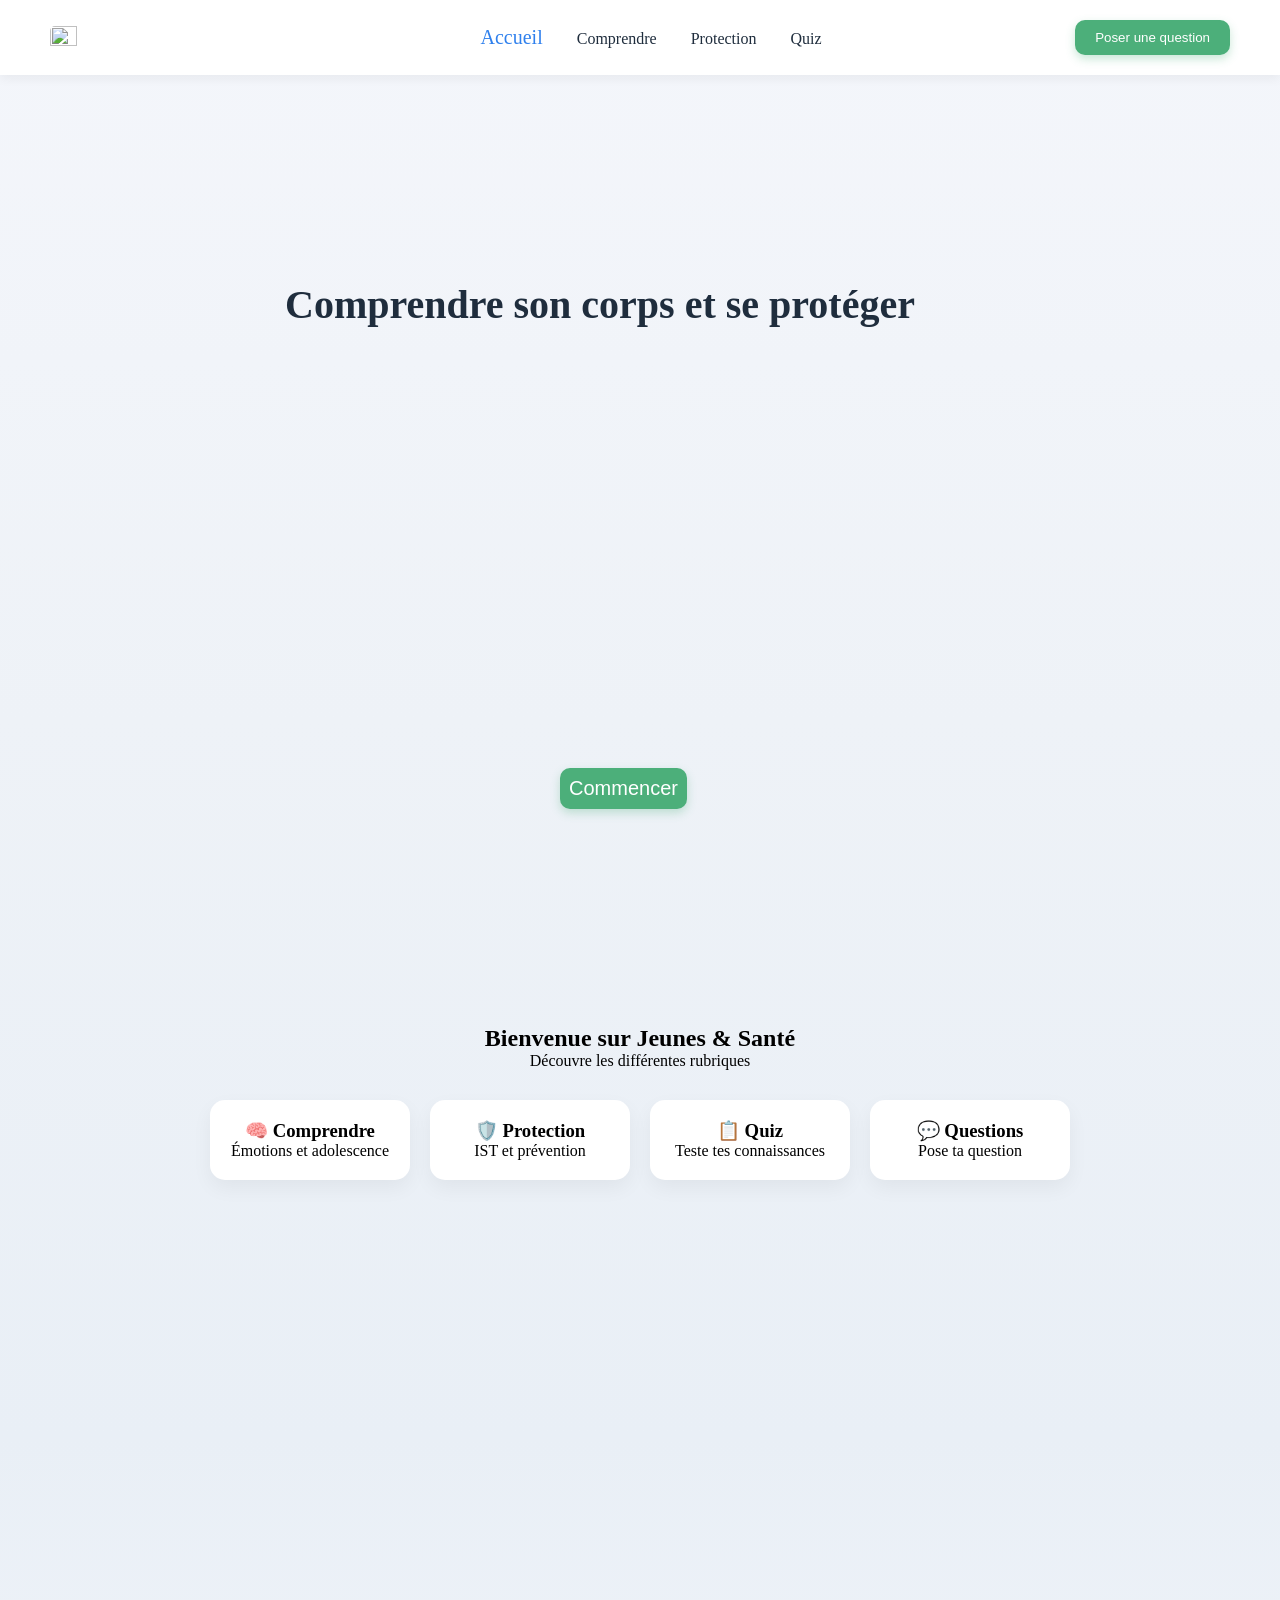
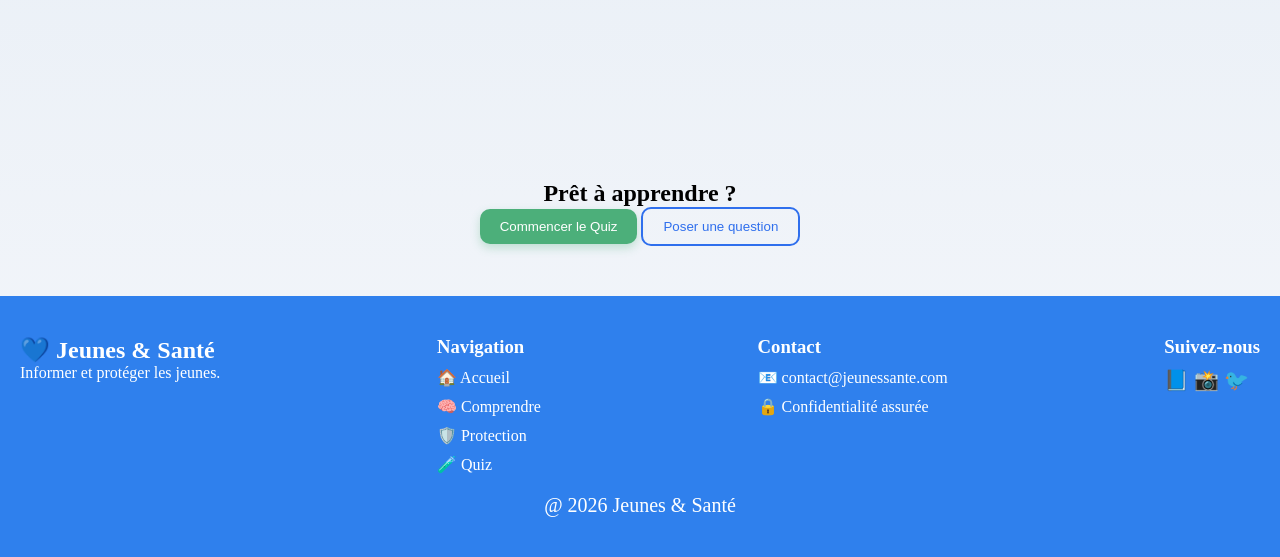
==== index.html @ f054b7c0 "mise en page" ====
<!DOCTYPE html>
<html lang="en">
<head>
    <meta charset="UTF-8">
    <meta name="viewport" content="width=device-width, initial-scale=1.0">
    <title>Document</title>
    <link rel="stylesheet" href="./style.css">
</head>
<body>
    <header>
   <img src="./WhatsApp Image 2026-03-15 at 23.31.17.jpeg" alt="">
    <nav>
      <a href=""><span class="fils">Accueil</span> </a>
      <a href="./../Comprendre/comprendre.html">Comprendre</a>
      <a href="./../Protéger/protéger.html">Protection</a>
      <a href="./../Quiz/quiz.html">Quiz</a>
    </nav>
    <button class="bouton"><a href="./../Question/question">Poser une question</a></button>
  </header>

  <section class="mere">
    <div class="fils1">
      <h1>Comprendre son corps et se protéger</h1>
      <button class="bouton">Commencer</button>
    </div>
  </section>

  <section class="mere1">
    <h2>Bienvenue sur Jeunes & Santé</h2>
    <p>Découvre les différentes rubriques</p>

    <div class="mere2">
      <div class="fils2">
        <h3>🧠 Comprendre</h3>
        <p>Émotions et adolescence</p>
      </div>

      <div class="fils2">
        <h3>🛡️ Protection</h3>
        <p>IST et prévention</p>
      </div>

      <div class="fils2">
        <h3>📋 Quiz</h3>
        <p>Teste tes connaissances</p>
      </div>

      <div class="fils2">
        <h3>💬 Questions</h3>
        <p>Pose ta question</p>
      </div>
    </div>
  </section>

  <section class="mere3">
    <div class="fils3">
    </div>
  </section>
  <section class="mere4">
    <h2>Prêt à apprendre ?</h2>
    <button class="bouton">Commencer le Quiz</button>
    <button class="bouton1">Poser une question</button>
  </section>
  <footer>
  <div class="mere5">
    <div class="fils4">
      <h2>💙 Jeunes & Santé</h2>
      <p>Informer et protéger les jeunes.</p>
    </div>
    <div class="fils5">
      <h3>Navigation</h3>
      <a href="">🏠 Accueil</a>
      <a href="">🧠 Comprendre</a>
      <a href="">🛡️ Protection</a>
      <a href="">🧪 Quiz</a>
    </div>
    <div class="fils5">
      <h3>Contact</h3>
      <p>📧 contact@jeunessante.com</p>
      <p>🔒 Confidentialité assurée</p>
    </div>
    <div class="fils5">
      <h3>Suivez-nous</h3>
      <div class="fils6">
        <span>📘</span>
        <span>📸</span>
        <span>🐦</span>
      </div>
    </div>
  </div>
  <div class="fils7">
    @ 2026 Jeunes & Santé
  </div>
</footer>   
</body>
</html>
---- style.css ----
*{
  padding: 0;
  margin: 0;
  box-sizing: border-box;
}
body {
  background: linear-gradient(180deg, #f4f6fb, #eef2f7, #e9eff6, #f5f7fb);
  overflow-x: hidden;
}

header {
  display: flex;
  justify-content: space-between;
  align-items: center;
  padding: 20px 50px;
  background-color: white;
  box-shadow: 0 4px 10px rgba(0,0,0,0.05);
  width: 100%;
  img{
    height: 15%;
    width: 15%;
    border-radius: 5px;
    object-fit: cover;
  }
}

nav a {
  margin: 0 15px;
  text-decoration: none;
  color: #1f2d3d;
}


.bouton {
  background: #4caf7a;
  color: white;
  padding: 10px 20px;
  border-radius: 10px;
  border: none;
  box-shadow: 0 4px 10px rgba(76, 175, 122, 0.3);
  a{
    text-decoration: none;
    color: white;
  }
}

.bouton1 {
  padding: 10px 20px;
  border-radius: 10px;
  border: 2px solid  #2f6fed;
  color:  #2f6fed;
  background: transparent;
}
.mere {
  background-image: url(./WhatsApp\ Image\ 2026-03-15\ at\ 23.24.05.jpeg);
  width: 100vw;
  height: 100vh;
  background-size: cover;
  background-repeat: no-repeat;
   display: flex;
  justify-content: space-between;
  align-items: center;
  padding: 60px;
}

.fils1  {
    h1{
  font-size: 40px;
  color: #1f2d3d;
  margin-bottom: 100px !important;
  padding: 40px;
  align-items: center;
  margin-left: 185px;
}
.bouton{
 margin-top: 300px ;
  margin-left: 500px;
  padding: 9px;
  font-size: 20px;
  cursor: pointer;
}
}
.mere1 {
  text-align: center;
  padding: 50px 20px;
}
.mere2 {
  display: flex;
  justify-content: center;
  gap: 20px;
  margin-top: 30px;
}
.fils2 {
  background: white;
  padding: 20px;
  border-radius: 15px;
  width: 200px;
  box-shadow: 0 8px 20px rgba(0,0,0,0.05);
}

.fils2:hover {
  transform: translateY(-5px);
}
.mere3 {
  display: flex;
  justify-content: space-between;
  align-items: center;
  padding: 60px;
  background-image: url(./WhatsApp\ Image\ 2026-03-17\ at\ 20.39.52.jpeg);
  width: 100%;
  height: 500px;
  object-fit: cover;
}
.fils3{
  position: relative;
  h2{
    font-size: 50px;
    position: absolute;
    margin-top: -200px;
    margin-left: 100px;
  }
  p{
    font-size: 19px;
  }
}
.mere4 {
  text-align: center;
  padding: 50px;
}
footer{
  background-color: #2F80ED;
  color: white;
  padding: 40px 20px;
}
.mere5{
  display: flex;
  justify-content: space-between;
  gap: 20px;
}
.fils5{
  display: flex;
  flex-direction: column;
  gap: 10px;
  a{
    color: white;
  text-decoration: none;
  }
}
.fils6{
  font-size: 20px;
  margin-right: 10px;
  cursor: pointer;
}
.fils7{
  text-align: center;
  margin-top: 20px;
  font-size: 14px;
  font-size: 20px;
}
  .fils:active{
    color: #56ccf2;
  }
  .fils{
    color: #2F80ED;
    font-size: 20px;
  }
 .fils2 h3.sousfils{
    width: 200px;
    height: 200px;
  }
  
  /* TABLETTE */
@media (max-width: 1028px) {
  header {
    padding: 20px;
  }

  .mere {
    background-image: url(./WhatsApp\ Image\ 2026-03-15\ at\ 23.24.05.jpeg);
    background-size: cover;
    background-position: center;
    width: 100%;
    height: auto;
    flex-direction: column;
    text-align: center;
    padding: 10px 20px;
  }

  .fils1 h1 {
    margin-left: 0;
    font-size: 30px;
  }

  .fils1 .bouton {
    margin-left: 0;
    margin-top: 20px;
  }

  .mere2 {
    flex-wrap: wrap;
  }
}

/* MOBILE */
@media (max-width: 768px) {
  header {
    flex-direction: column;
    gap: 15px;
  }

  nav {
    display: flex;
    flex-wrap: wrap;
    justify-content: center;
  }

  nav a {
    margin: 5px;
  }

  .mere {
    padding: 30px 15px;
    height: 250px;
    background-image: url(./WhatsApp\ Image\ 2026-03-15\ at\ 23.24.05.jpeg);
    background-size: cover;
  }


  .fils1 h1 {
    font-size: 24px;
    margin-bottom: 20px !important;
  }

  .bouton {
    padding: 10px;
    font-size: 16px;
   margin-top: -10px;
  }

  .mere2 {
    flex-direction: column;
    align-items: center;
  }

  .fils2 {
    width: 90%;
  }

  .mere3 {
    height: auto;
    padding: 30px 15px;
  }

  .mere5 {
    flex-direction: column;
    text-align: center;
  }
  .mere3 {
  padding: 30px 15px;
  height: 250px;
  background-image: url(./WhatsApp\ Image\ 2026-03-17\ at\ 20.39.52.jpeg);
  background-position: center;
  background-size: cover;
  background-repeat: no-repeat;
}
.mere4 h2{
  position: relative;
  bottom: 30px;
}
header img{
  width: 55%;
}
}
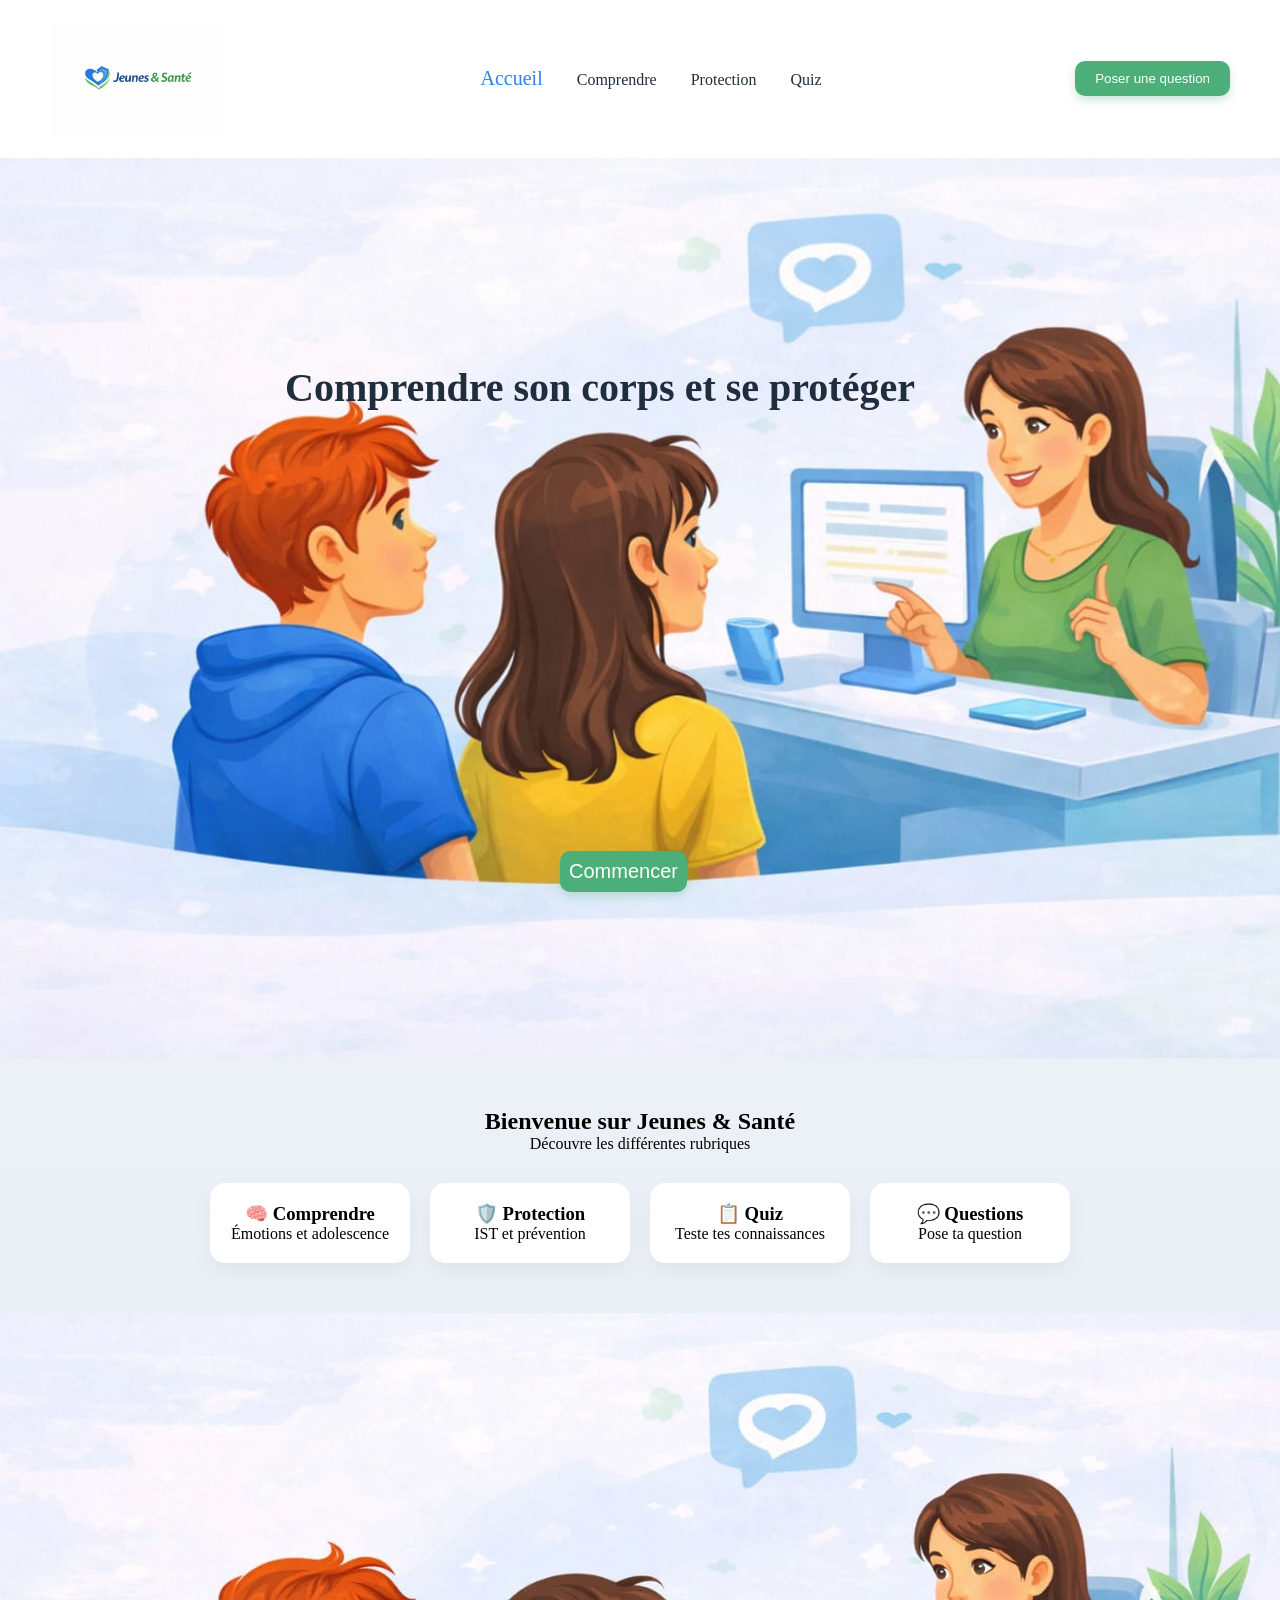
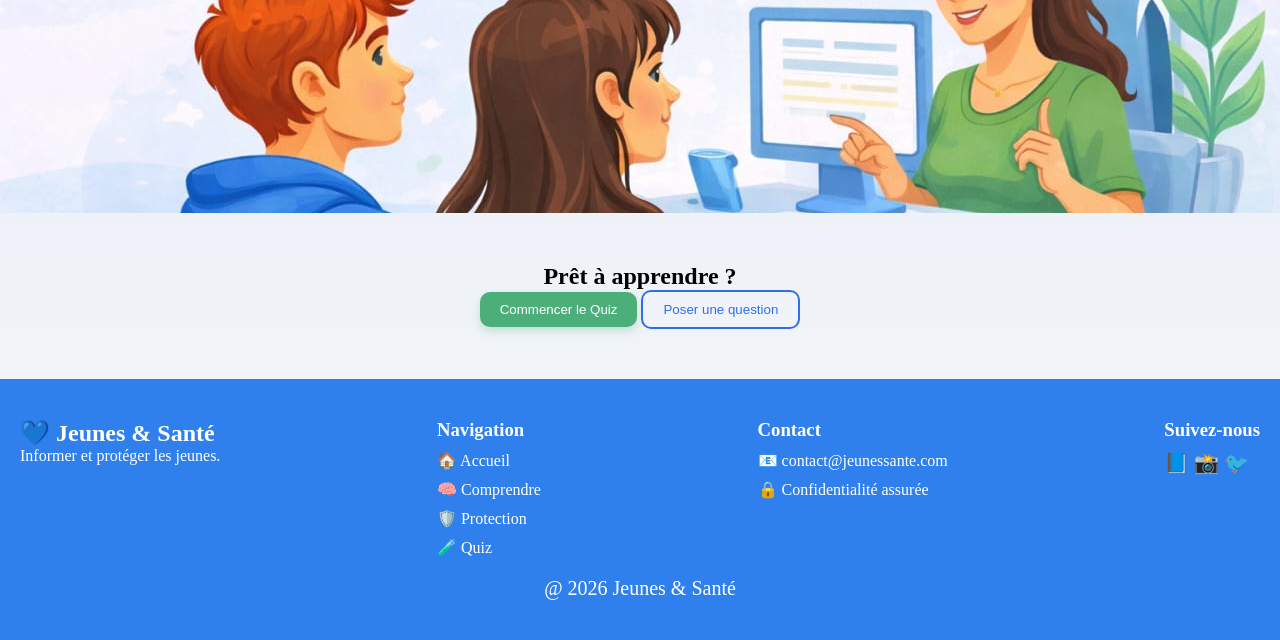
==== commit 74c207d1: "fin de la mis a jours du projet" ====
--- a/index.html
+++ b/index.html
@@ -8,14 +8,14 @@
 </head>
 <body>
     <header>
-   <img src="./WhatsApp Image 2026-03-15 at 23.31.17.jpeg" alt="">
+   <img src="./MON_projet_02/souce_image/LOGO.jpeg" alt="">
     <nav>
       <a href=""><span class="fils">Accueil</span> </a>
-      <a href="./../Comprendre/comprendre.html">Comprendre</a>
-      <a href="./../Protéger/protéger.html">Protection</a>
-      <a href="./../Quiz/quiz.html">Quiz</a>
+      <a href="./MON_projet_02/comprendre.html">Comprendre</a>
+      <a href="./MON_projet_02/protection.html">Protection</a>
+      <a href="./MON_projet_02/quiz.html">Quiz</a>
     </nav>
-    <button class="bouton"><a href="./../Question/question">Poser une question</a></button>
+    <button class="bouton"><a href="./MON_projet_02/question.html">Poser une question</a></button>
   </header>
 
   <section class="mere">
--- a/style.css
+++ b/style.css
@@ -7,6 +7,7 @@
 body {
   background: linear-gradient(180deg, #f4f6fb, #eef2f7, #e9eff6, #f5f7fb);
   overflow-x: hidden;
+
 }
 
 header {
@@ -53,7 +54,7 @@
   background: transparent;
 }
 .mere {
-  background-image: url(./WhatsApp\ Image\ 2026-03-15\ at\ 23.24.05.jpeg);
+background-image: url(./MON_projet_02/souce_image/Acceuil.jpeg);
   width: 100vw;
   height: 100vh;
   background-size: cover;
@@ -107,7 +108,7 @@
   justify-content: space-between;
   align-items: center;
   padding: 60px;
-  background-image: url(./WhatsApp\ Image\ 2026-03-17\ at\ 20.39.52.jpeg);
+background-image: url(./MON_projet_02/souce_image/Acceuil.jpeg);
   width: 100%;
   height: 500px;
   object-fit: cover;
